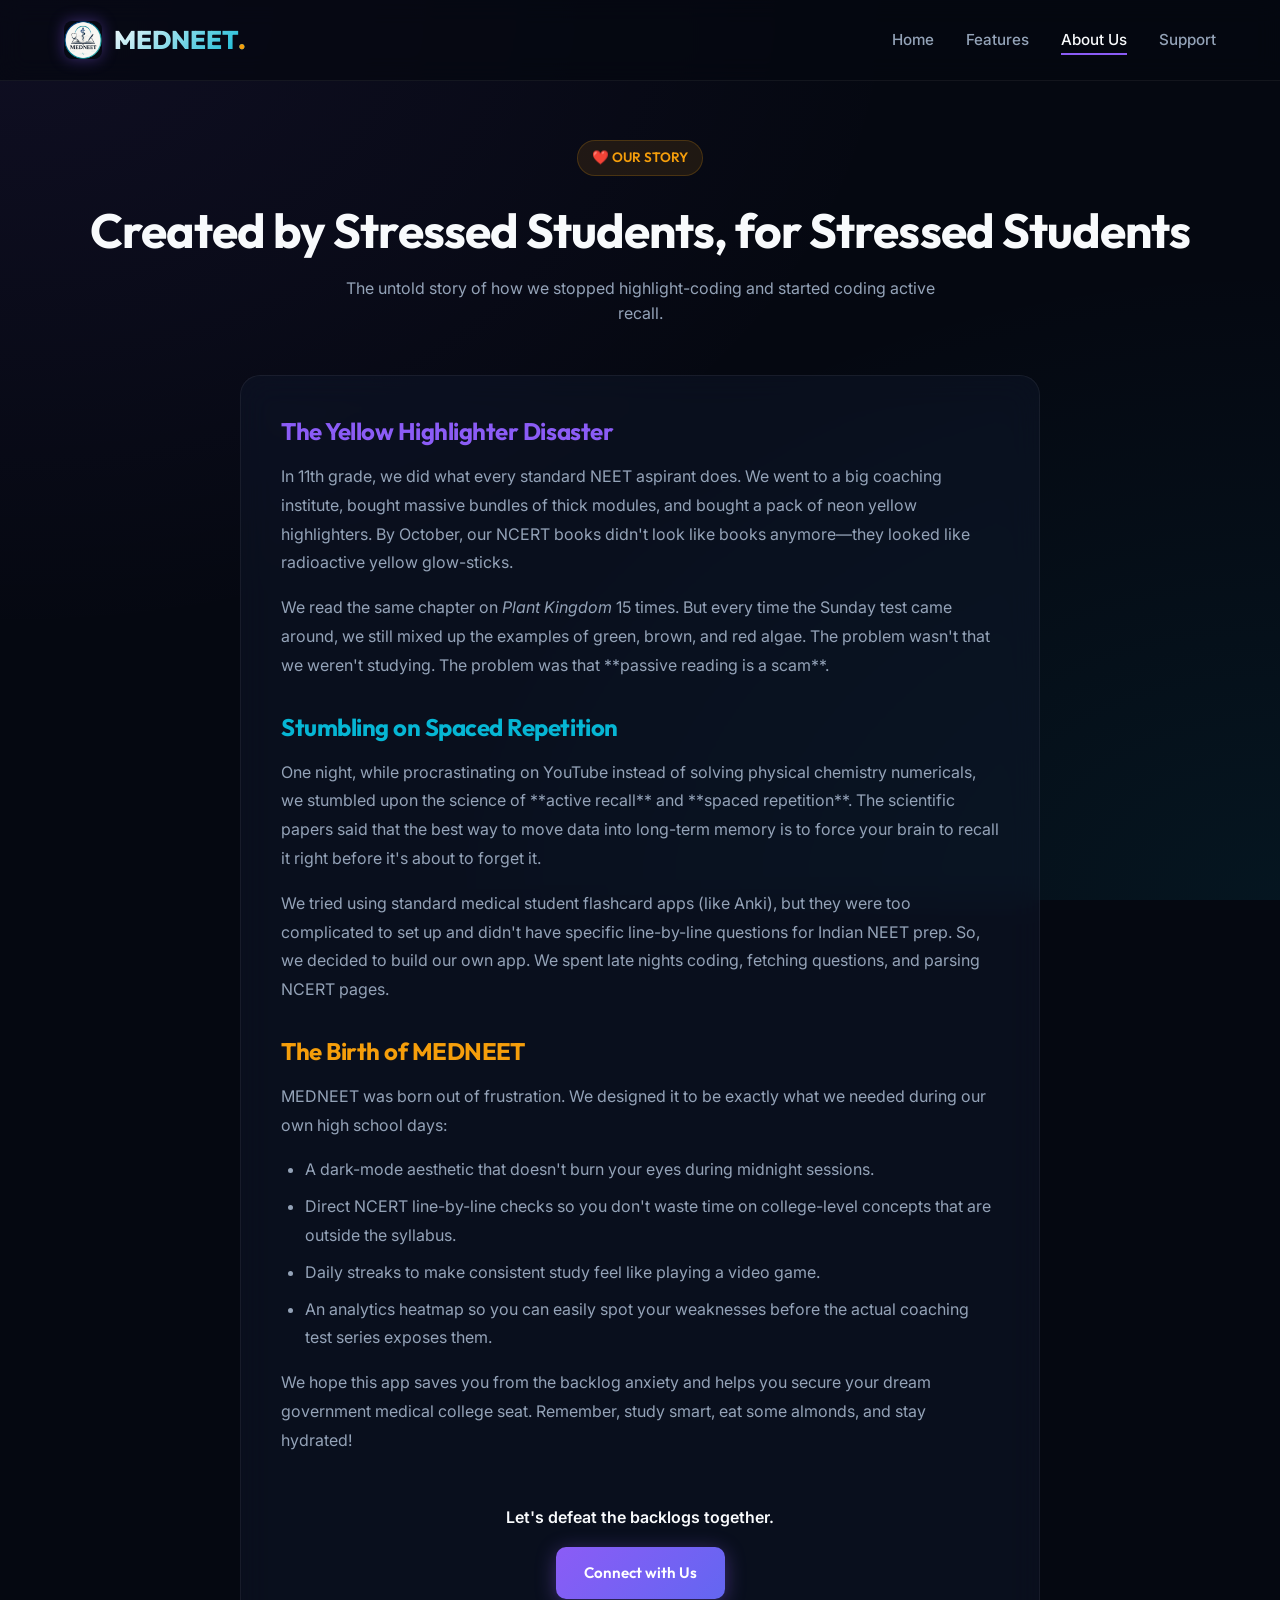
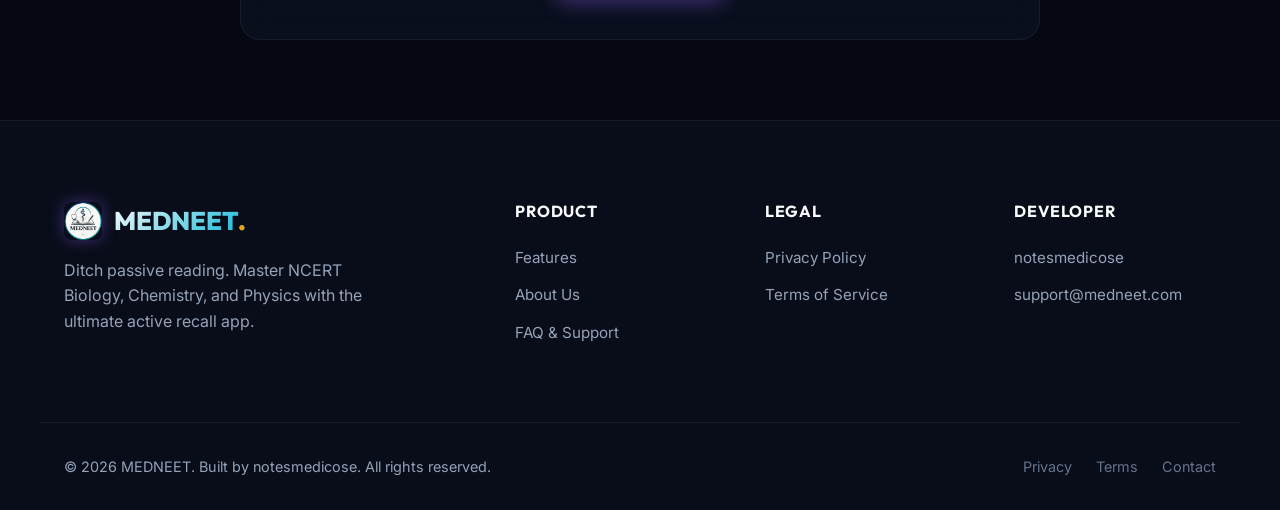
==== about.html @ f38a6e7c "Initial commit: Add responsive marketing and support website with active recall features showcase an" ====
<!DOCTYPE html>
<html lang="en">
<head>
  <meta charset="UTF-8">
  <meta name="viewport" content="width=device-width, initial-scale=1.0">
  
  <!-- SEO Meta Tags -->
  <title>About the Creators — MEDNEET | Active Recall Flashcards for NEET UG</title>
  <meta name="description" content="Read the story of how MEDNEET was built by stressed high schoolers to solve the backlog trap and passive reading habits of NEET aspirants.">
  <meta name="keywords" content="NEET backlogs, active recall science, spaced repetition study, notesmedicose history, NEET aspirants community">
  <link rel="canonical" href="https://notesmedicose.github.io/MEDNEET_SUPPORT/about.html">

  <link rel="icon" type="image/png" href="assets/icon.png">
  <link rel="stylesheet" href="styles.css">
</head>
<body>

  <!-- Navigation Bar -->
  <nav class="navbar">
    <div class="container nav-container">
      <a href="index.html" class="logo" id="nav-logo">
        <img src="assets/icon.png" alt="MEDNEET Logo">
        <span>MEDNEET<span class="logo-highlight">.</span></span>
      </a>
      <ul class="nav-links" id="nav-menu">
        <li><a href="index.html" id="link-home">Home</a></li>
        <li><a href="features.html" id="link-features">Features</a></li>
        <li><a href="about.html" class="active" id="link-about">About Us</a></li>
        <li><a href="support.html" id="link-support">Support</a></li>
      </ul>
      <div class="nav-toggle" id="nav-hamburger">
        <span></span>
        <span></span>
        <span></span>
      </div>
    </div>
  </nav>

  <!-- About Content -->
  <main class="container" style="padding-top: 140px; min-height: 80vh;">
    <div class="legal-header">
      <div class="hero-badge" id="badge-about">❤️ OUR STORY</div>
      <h1 style="font-size: 3rem; margin-bottom: 1rem;">Created by Stressed Students, for Stressed Students</h1>
      <p style="max-width: 600px; margin: 0 auto; color: var(--text-secondary);">
        The untold story of how we stopped highlight-coding and started coding active recall.
      </p>
    </div>

    <div class="glass-panel" style="max-width: 800px; margin: 0 auto; line-height: 1.8;">
      <section style="margin-bottom: 2rem;">
        <h2 style="font-size: 1.5rem; margin-bottom: 1rem; color: var(--accent-primary);">The Yellow Highlighter Disaster</h2>
        <p style="margin-bottom: 1rem;">
          In 11th grade, we did what every standard NEET aspirant does. We went to a big coaching institute, bought massive bundles of thick modules, and bought a pack of neon yellow highlighters. By October, our NCERT books didn't look like books anymore—they looked like radioactive yellow glow-sticks.
        </p>
        <p>
          We read the same chapter on <em>Plant Kingdom</em> 15 times. But every time the Sunday test came around, we still mixed up the examples of green, brown, and red algae. The problem wasn't that we weren't studying. The problem was that **passive reading is a scam**.
        </p>
      </section>

      <section style="margin-bottom: 2rem;">
        <h2 style="font-size: 1.5rem; margin-bottom: 1rem; color: var(--accent-secondary);">Stumbling on Spaced Repetition</h2>
        <p style="margin-bottom: 1rem;">
          One night, while procrastinating on YouTube instead of solving physical chemistry numericals, we stumbled upon the science of **active recall** and **spaced repetition**. The scientific papers said that the best way to move data into long-term memory is to force your brain to recall it right before it's about to forget it.
        </p>
        <p>
          We tried using standard medical student flashcard apps (like Anki), but they were too complicated to set up and didn't have specific line-by-line questions for Indian NEET prep. So, we decided to build our own app. We spent late nights coding, fetching questions, and parsing NCERT pages.
        </p>
      </section>

      <section style="margin-bottom: 2rem;">
        <h2 style="font-size: 1.5rem; margin-bottom: 1rem; color: var(--accent-accent);">The Birth of MEDNEET</h2>
        <p style="margin-bottom: 1rem;">
          MEDNEET was born out of frustration. We designed it to be exactly what we needed during our own high school days:
        </p>
        <ul style="padding-left: 1.5rem; color: var(--text-secondary); margin-bottom: 1rem;">
          <li style="margin-bottom: 0.5rem;">A dark-mode aesthetic that doesn't burn your eyes during midnight sessions.</li>
          <li style="margin-bottom: 0.5rem;">Direct NCERT line-by-line checks so you don't waste time on college-level concepts that are outside the syllabus.</li>
          <li style="margin-bottom: 0.5rem;">Daily streaks to make consistent study feel like playing a video game.</li>
          <li style="margin-bottom: 0.5rem;">An analytics heatmap so you can easily spot your weaknesses before the actual coaching test series exposes them.</li>
        </ul>
        <p>
          We hope this app saves you from the backlog anxiety and helps you secure your dream government medical college seat. Remember, study smart, eat some almonds, and stay hydrated!
        </p>
      </section>

      <div class="text-center" style="margin-top: 3rem;">
        <p style="font-weight: 600; color: var(--text-primary); margin-bottom: 1rem;">Let's defeat the backlogs together.</p>
        <a href="support.html" class="btn btn-primary" id="about-cta-btn">Connect with Us</a>
      </div>
    </div>
  </main>

  <!-- Footer -->
  <footer>
    <div class="container footer-grid">
      <div class="footer-brand">
        <a href="index.html" class="logo">
          <img src="assets/icon.png" alt="MEDNEET Logo">
          <span>MEDNEET<span class="logo-highlight">.</span></span>
        </a>
        <p>Ditch passive reading. Master NCERT Biology, Chemistry, and Physics with the ultimate active recall app.</p>
      </div>
      <div class="footer-col">
        <h4>Product</h4>
        <ul>
          <li><a href="features.html">Features</a></li>
          <li><a href="about.html">About Us</a></li>
          <li><a href="support.html">FAQ & Support</a></li>
        </ul>
      </div>
      <div class="footer-col">
        <h4>Legal</h4>
        <ul>
          <li><a href="privacy-policy.html">Privacy Policy</a></li>
          <li><a href="terms-of-service.html">Terms of Service</a></li>
        </ul>
      </div>
      <div class="footer-col">
        <h4>Developer</h4>
        <ul>
          <li><a href="https://github.com/notesmedicose" target="_blank">notesmedicose</a></li>
          <li><a href="mailto:support@medneet.com">support@medneet.com</a></li>
        </ul>
      </div>
    </div>
    
    <div class="container footer-bottom">
      <p>&copy; 2026 MEDNEET. Built by notesmedicose. All rights reserved.</p>
      <div class="footer-bottom-links">
        <a href="privacy-policy.html">Privacy</a>
        <a href="terms-of-service.html">Terms</a>
        <a href="support.html">Contact</a>
      </div>
    </div>
  </footer>

  <script>
    // Mobile Nav Toggle
    const hamburger = document.getElementById('nav-hamburger');
    const menu = document.getElementById('nav-menu');
    
    hamburger.addEventListener('click', () => {
      menu.classList.toggle('active');
      hamburger.classList.toggle('active');
    });
  </script>
</body>
</html>
---- styles.css ----
/* ==========================================================================
   MEDNEET Support & Marketing Website Stylesheet
   Theme: Midnight Sci-Fi Academic (Deep Purple, Neon Violet, Cyan, Gold)
   ========================================================================== */

/* Google Fonts Import */
@import url('https://fonts.googleapis.com/css2?family=Inter:wght@300;400;500;600;700&family=Outfit:wght@400;500;600;700;800;900&display=swap');

/* CSS Variables */
:root {
  --bg-primary: #050811;
  --bg-secondary: #090d1a;
  --bg-surface: rgba(17, 25, 46, 0.45);
  --bg-surface-glow: rgba(139, 92, 246, 0.05);
  --border-color: rgba(255, 255, 255, 0.06);
  --border-glow: rgba(139, 92, 246, 0.2);
  
  --text-primary: #f8fafc;
  --text-secondary: #94a3b8;
  --text-muted: #64748b;
  
  --accent-primary: #8b5cf6; /* Neon Violet */
  --accent-secondary: #06b6d4; /* Neon Cyan */
  --accent-accent: #f59e0b; /* Gold */
  --accent-primary-glow: rgba(139, 92, 246, 0.4);
  --accent-secondary-glow: rgba(6, 182, 212, 0.4);
  
  --font-heading: 'Outfit', sans-serif;
  --font-body: 'Inter', sans-serif;
  
  --transition-smooth: all 0.3s cubic-bezier(0.4, 0, 0.2, 1);
  --container-width: 1200px;
}

/* Modern Reset */
* {
  box-sizing: border-box;
  margin: 0;
  padding: 0;
}

html {
  scroll-behavior: smooth;
  scrollbar-width: thin;
  scrollbar-color: var(--accent-primary) var(--bg-secondary);
}

body {
  background-color: var(--bg-primary);
  background-image: 
    radial-gradient(at 0% 0%, rgba(139, 92, 246, 0.08) 0px, transparent 50%),
    radial-gradient(at 100% 100%, rgba(6, 182, 212, 0.08) 0px, transparent 50%);
  background-attachment: fixed;
  color: var(--text-primary);
  font-family: var(--font-body);
  line-height: 1.6;
  overflow-x: hidden;
  font-size: 16px;
}

/* Custom Scrollbar for Webkit Browsers */
::-webkit-scrollbar {
  width: 8px;
}
::-webkit-scrollbar-track {
  background: var(--bg-secondary);
}
::-webkit-scrollbar-thumb {
  background: var(--accent-primary);
  border-radius: 4px;
}
::-webkit-scrollbar-thumb:hover {
  background: var(--accent-secondary);
}

/* Typography Utility */
h1, h2, h3, h4, h5, h6 {
  font-family: var(--font-heading);
  font-weight: 700;
  letter-spacing: -0.02em;
  line-height: 1.25;
}

p {
  color: var(--text-secondary);
  font-weight: 400;
}

a {
  color: var(--accent-secondary);
  text-decoration: none;
  transition: var(--transition-smooth);
}

a:hover {
  color: var(--accent-primary);
}

strong {
  color: var(--text-primary);
  font-weight: 600;
}

/* Layout Utilities */
.container {
  max-width: var(--container-width);
  margin: 0 auto;
  padding: 0 1.5rem;
}

.text-center { text-align: center; }

/* Grid / Flex Layouts */
.grid-2 {
  display: grid;
  grid-template-columns: 1fr 1fr;
  gap: 3rem;
  align-items: center;
}

.grid-3 {
  display: grid;
  grid-template-columns: repeat(3, 1fr);
  gap: 2rem;
}

@media (max-width: 968px) {
  .grid-2, .grid-3 {
    grid-template-columns: 1fr;
    gap: 2rem;
  }
}

/* Glassmorphic Components */
.glass-panel {
  background: var(--bg-surface);
  border: 1px solid var(--border-color);
  border-radius: 20px;
  backdrop-filter: blur(16px);
  -webkit-backdrop-filter: blur(16px);
  padding: 2.5rem;
  transition: var(--transition-smooth);
}

.glass-panel:hover {
  border-color: var(--border-glow);
  box-shadow: 0 10px 30px rgba(139, 92, 246, 0.08);
}

/* Navigation Bar */
.navbar {
  position: fixed;
  top: 0;
  left: 0;
  width: 100%;
  z-index: 1000;
  background: rgba(5, 8, 17, 0.7);
  backdrop-filter: blur(12px);
  -webkit-backdrop-filter: blur(12px);
  border-bottom: 1px solid var(--border-color);
  transition: var(--transition-smooth);
}

.nav-container {
  display: flex;
  justify-content: space-between;
  align-items: center;
  height: 80px;
}

.logo {
  display: flex;
  align-items: center;
  gap: 12px;
  font-family: var(--font-heading);
  font-weight: 800;
  font-size: 1.6rem;
  color: var(--text-primary);
}

.logo img {
  width: 38px;
  height: 38px;
  border-radius: 8px;
  box-shadow: 0 0 15px var(--accent-primary-glow);
}

.logo span {
  background: linear-gradient(135deg, var(--text-primary), var(--accent-secondary));
  -webkit-background-clip: text;
  -webkit-text-fill-color: transparent;
}

.logo-highlight {
  color: var(--accent-accent);
  background: none !important;
  -webkit-text-fill-color: initial !important;
}

.nav-links {
  display: flex;
  gap: 2rem;
  list-style: none;
  align-items: center;
}

.nav-links a {
  color: var(--text-secondary);
  font-weight: 500;
  font-size: 0.95rem;
}

.nav-links a:hover, .nav-links a.active {
  color: var(--text-primary);
}

.nav-links a.active {
  border-bottom: 2px solid var(--accent-primary);
  padding-bottom: 4px;
}

/* Buttons */
.btn {
  display: inline-flex;
  align-items: center;
  justify-content: center;
  padding: 0.75rem 1.75rem;
  border-radius: 10px;
  font-family: var(--font-heading);
  font-weight: 600;
  font-size: 0.95rem;
  cursor: pointer;
  transition: var(--transition-smooth);
  gap: 8px;
}

.btn-primary {
  background: linear-gradient(135deg, var(--accent-primary), #6366f1);
  color: white;
  border: none;
  box-shadow: 0 4px 20px var(--accent-primary-glow);
}

.btn-primary:hover {
  background: linear-gradient(135deg, #9b72f8, #4f46e5);
  box-shadow: 0 6px 25px rgba(139, 92, 246, 0.6);
  transform: translateY(-2px);
  color: white;
}

.btn-secondary {
  background: transparent;
  color: var(--text-primary);
  border: 1px solid var(--border-color);
  backdrop-filter: blur(8px);
}

.btn-secondary:hover {
  background: rgba(255, 255, 255, 0.05);
  border-color: var(--text-secondary);
  transform: translateY(-2px);
  color: var(--text-primary);
}

/* Mobile Nav Toggle */
.nav-toggle {
  display: none;
  flex-direction: column;
  gap: 6px;
  cursor: pointer;
}

.nav-toggle span {
  width: 25px;
  height: 2px;
  background-color: var(--text-primary);
  transition: var(--transition-smooth);
}

@media (max-width: 768px) {
  .nav-toggle {
    display: flex;
  }
  
  .nav-links {
    position: fixed;
    top: 80px;
    left: -100%;
    width: 100%;
    height: calc(100vh - 80px);
    background: var(--bg-secondary);
    flex-direction: column;
    padding: 3rem 1.5rem;
    transition: var(--transition-smooth);
    align-items: stretch;
    text-align: center;
  }
  
  .nav-links.active {
    left: 0;
  }
}

/* Hero Section */
.hero {
  padding: 120px 0 80px;
  min-height: 100vh;
  display: flex;
  align-items: center;
  position: relative;
}

.hero-badge {
  display: inline-flex;
  align-items: center;
  gap: 8px;
  background: rgba(245, 158, 11, 0.1);
  border: 1px solid rgba(245, 158, 11, 0.2);
  color: var(--accent-accent);
  padding: 6px 14px;
  border-radius: 20px;
  font-family: var(--font-heading);
  font-weight: 600;
  font-size: 0.85rem;
  margin-bottom: 1.5rem;
}

.hero-title {
  font-size: 4rem;
  font-weight: 900;
  line-height: 1.1;
  margin-bottom: 1.5rem;
  background: linear-gradient(135deg, #fff 40%, var(--accent-secondary) 100%);
  -webkit-background-clip: text;
  -webkit-text-fill-color: transparent;
}

.hero-subtitle {
  font-size: 1.25rem;
  margin-bottom: 2.5rem;
  max-width: 550px;
}

.hero-actions {
  display: flex;
  gap: 1rem;
  flex-wrap: wrap;
}

.hero-visual {
  position: relative;
}

.hero-visual img.main-screenshot {
  width: 100%;
  max-width: 480px;
  border-radius: 24px;
  border: 1px solid rgba(255, 255, 255, 0.1);
  box-shadow: 0 20px 50px rgba(0, 0, 0, 0.5), 0 0 30px var(--accent-primary-glow);
  transform: perspective(1000px) rotateY(-8deg) rotateX(4deg);
  transition: var(--transition-smooth);
}

.hero-visual img.main-screenshot:hover {
  transform: perspective(1000px) rotateY(0deg) rotateX(0deg) scale(1.02);
  box-shadow: 0 25px 60px rgba(0, 0, 0, 0.6), 0 0 45px rgba(139, 92, 246, 0.6);
}

@media (max-width: 968px) {
  .hero-title {
    font-size: 2.8rem;
  }
  .hero-visual {
    margin-top: 3rem;
    display: flex;
    justify-content: center;
  }
  .hero-visual img.main-screenshot {
    transform: none;
  }
}

/* Feature Cards & Grid */
.section-header {
  margin-bottom: 4rem;
}

.section-header h2 {
  font-size: 2.5rem;
  margin-bottom: 1rem;
  background: linear-gradient(135deg, #fff, var(--text-secondary));
  -webkit-background-clip: text;
  -webkit-text-fill-color: transparent;
}

.feature-section {
  padding: 80px 0;
}

.feat-card {
  text-align: left;
}

.feat-icon {
  width: 52px;
  height: 52px;
  border-radius: 12px;
  background: rgba(139, 92, 246, 0.1);
  border: 1px solid var(--border-color);
  color: var(--accent-primary);
  display: flex;
  align-items: center;
  justify-content: center;
  font-size: 1.5rem;
  margin-bottom: 1.5rem;
  box-shadow: 0 0 15px rgba(139, 92, 246, 0.1);
}

.feat-card:hover .feat-icon {
  background: var(--accent-primary);
  color: white;
  box-shadow: 0 0 20px var(--accent-primary-glow);
  transform: scale(1.05);
}

.feat-card h3 {
  font-size: 1.4rem;
  margin-bottom: 0.75rem;
  color: var(--text-primary);
}

/* Split Page Feature Showcases */
.feature-showcase {
  padding: 80px 0;
}

.showcase-content h3 {
  font-size: 2.2rem;
  margin-bottom: 1rem;
  color: var(--text-primary);
}

.showcase-accent {
  color: var(--accent-secondary);
}

.showcase-tag {
  color: var(--accent-accent);
  text-transform: uppercase;
  font-size: 0.85rem;
  font-weight: 700;
  letter-spacing: 0.1em;
  margin-bottom: 0.5rem;
}

.showcase-list {
  list-style: none;
  margin: 1.5rem 0 2.5rem;
}

.showcase-list li {
  position: relative;
  padding-left: 2rem;
  margin-bottom: 1rem;
  color: var(--text-secondary);
}

.showcase-list li::before {
  content: '✓';
  position: absolute;
  left: 0;
  top: 0;
  color: var(--accent-secondary);
  font-weight: 800;
}

.showcase-visual img {
  width: 100%;
  max-width: 440px;
  border-radius: 20px;
  border: 1px solid var(--border-color);
  box-shadow: 0 15px 40px rgba(0, 0, 0, 0.4);
}

/* FAQ Accordion */
.faq-list {
  max-width: 800px;
  margin: 0 auto;
  display: flex;
  flex-direction: column;
  gap: 1rem;
}

.faq-item {
  background: var(--bg-surface);
  border: 1px solid var(--border-color);
  border-radius: 12px;
  padding: 1.25rem;
  cursor: pointer;
  transition: var(--transition-smooth);
}

.faq-item:hover {
  border-color: var(--border-glow);
}

.faq-question {
  display: flex;
  justify-content: space-between;
  align-items: center;
  font-weight: 600;
  font-family: var(--font-heading);
  font-size: 1.1rem;
}

.faq-answer {
  display: none;
  padding-top: 1rem;
  color: var(--text-secondary);
  font-size: 0.95rem;
  border-top: 1px solid rgba(255, 255, 255, 0.05);
  margin-top: 0.75rem;
}

.faq-item.active .faq-answer {
  display: block;
}

.faq-toggle {
  font-size: 1.2rem;
  transition: var(--transition-smooth);
}

.faq-item.active .faq-toggle {
  transform: rotate(45deg);
  color: var(--accent-primary);
}

/* Footer styling */
footer {
  background: var(--bg-secondary);
  border-top: 1px solid var(--border-color);
  padding: 5rem 0 2rem;
  margin-top: 5rem;
}

.footer-grid {
  display: grid;
  grid-template-columns: 2fr 1fr 1fr 1fr;
  gap: 3rem;
  margin-bottom: 4rem;
}

@media (max-width: 768px) {
  .footer-grid {
    grid-template-columns: 1fr;
    gap: 2rem;
  }
}

.footer-brand p {
  margin-top: 1rem;
  max-width: 300px;
}

.footer-col h4 {
  font-size: 1rem;
  text-transform: uppercase;
  letter-spacing: 0.05em;
  margin-bottom: 1.5rem;
  color: var(--text-primary);
}

.footer-col ul {
  list-style: none;
}

.footer-col ul li {
  margin-bottom: 0.75rem;
}

.footer-col ul a {
  color: var(--text-secondary);
  font-size: 0.95rem;
}

.footer-col ul a:hover {
  color: var(--text-primary);
  padding-left: 4px;
}

.footer-bottom {
  display: flex;
  justify-content: space-between;
  align-items: center;
  padding-top: 2rem;
  border-top: 1px solid rgba(255, 255, 255, 0.05);
  color: var(--text-muted);
  font-size: 0.9rem;
  flex-wrap: wrap;
  gap: 1rem;
}

.footer-bottom-links {
  display: flex;
  gap: 1.5rem;
}

.footer-bottom-links a {
  color: var(--text-muted);
}

.footer-bottom-links a:hover {
  color: var(--text-primary);
}

/* Legal Pages Styling Override */
.legal-container {
  padding-top: 140px;
  max-width: 800px;
  margin: 0 auto;
}

.legal-header {
  margin-bottom: 3rem;
  text-align: center;
}

.legal-header h1 {
  font-size: 3rem;
  margin-bottom: 0.5rem;
}

.legal-meta {
  color: var(--text-muted);
  font-size: 0.95rem;
}

.legal-content section {
  margin-bottom: 2rem;
}

.legal-content h2 {
  font-size: 1.4rem;
  margin-bottom: 1rem;
  color: var(--accent-primary);
  border-bottom: 1px solid rgba(255, 255, 255, 0.05);
  padding-bottom: 0.5rem;
}

.legal-content ul {
  padding-left: 1.5rem;
  color: var(--text-secondary);
  margin: 1rem 0;
}

.legal-content li {
  margin-bottom: 0.5rem;
}

/* Contact Form Grid and Elements */
.contact-grid {
  display: grid;
  grid-template-columns: 1fr 1.5fr;
  gap: 3rem;
}

@media (max-width: 768px) {
  .contact-grid {
    grid-template-columns: 1fr;
    gap: 2rem;
  }
}

.info-item {
  display: flex;
  gap: 1rem;
  margin-bottom: 1.5rem;
}

.info-icon {
  width: 44px;
  height: 44px;
  border-radius: 8px;
  background: rgba(6, 182, 212, 0.1);
  color: var(--accent-secondary);
  display: flex;
  align-items: center;
  justify-content: center;
  font-size: 1.2rem;
  flex-shrink: 0;
}

.form-group {
  margin-bottom: 1.5rem;
}

.form-group label {
  display: block;
  font-family: var(--font-heading);
  font-weight: 500;
  font-size: 0.9rem;
  margin-bottom: 0.5rem;
  color: var(--text-primary);
}

.form-control {
  width: 100%;
  background: rgba(17, 25, 46, 0.6);
  border: 1px solid var(--border-color);
  border-radius: 8px;
  padding: 0.75rem 1rem;
  color: white;
  font-family: var(--font-body);
  transition: var(--transition-smooth);
}

.form-control:focus {
  outline: none;
  border-color: var(--accent-primary);
  box-shadow: 0 0 15px rgba(139, 92, 246, 0.15);
}

/* Stressed NEET Student Meme Callout */
.stressed-callout {
  background: linear-gradient(135deg, rgba(245, 158, 11, 0.05), rgba(139, 92, 246, 0.05));
  border: 1px solid rgba(245, 158, 11, 0.15);
  border-radius: 16px;
  padding: 2rem;
  margin: 3rem 0;
  position: relative;
  overflow: hidden;
}

.stressed-callout::before {
  content: '⚠️ WARNING: STUDY TRAP';
  position: absolute;
  top: 12px;
  right: -30px;
  background: var(--accent-accent);
  color: #000;
  font-weight: 800;
  font-size: 0.65rem;
  padding: 4px 30px;
  transform: rotate(45deg);
}

.stressed-callout p {
  color: var(--text-primary);
  font-style: italic;
  font-size: 1.1rem;
}
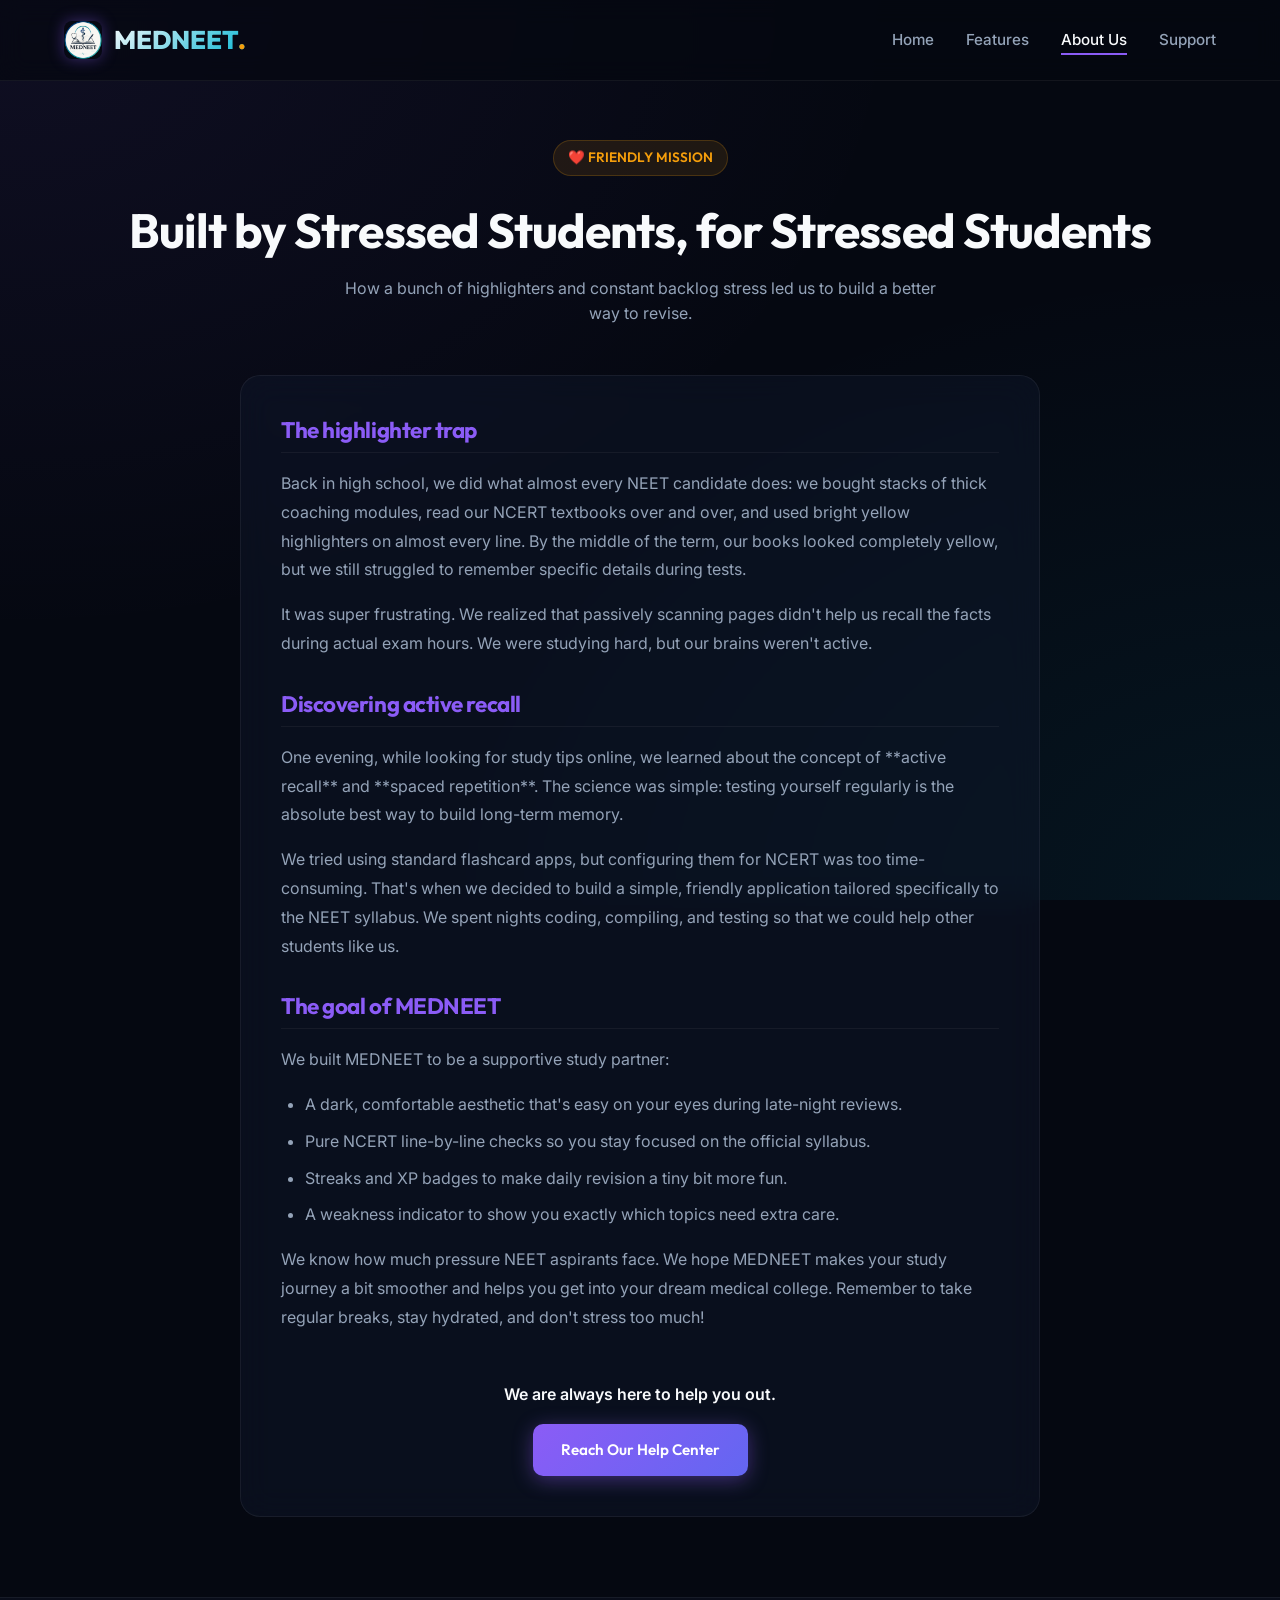
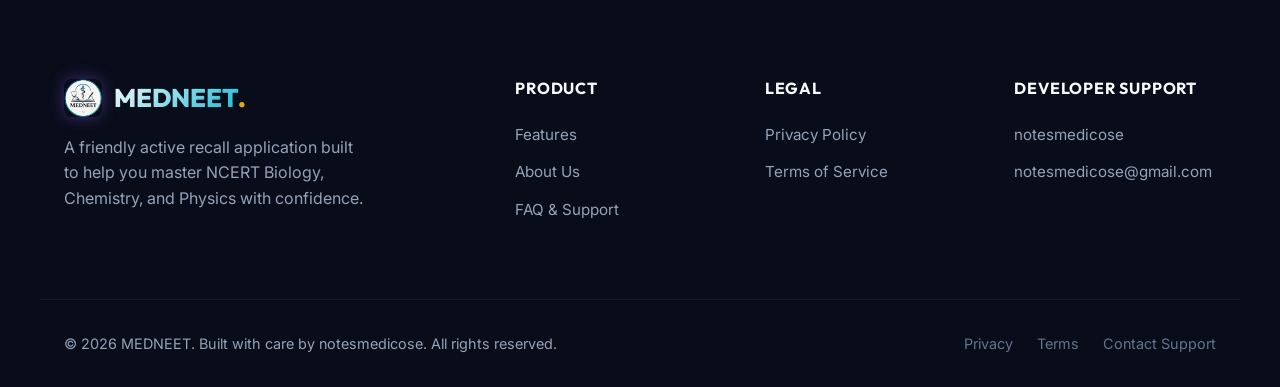
==== commit 75ca4d78: "update: rewrite website copy in friendly buddy tone, add real high-res screenshots from localhost, u" ====
--- a/about.html
+++ b/about.html
@@ -5,9 +5,9 @@
   <meta name="viewport" content="width=device-width, initial-scale=1.0">
   
   <!-- SEO Meta Tags -->
-  <title>About the Creators — MEDNEET | Active Recall Flashcards for NEET UG</title>
-  <meta name="description" content="Read the story of how MEDNEET was built by stressed high schoolers to solve the backlog trap and passive reading habits of NEET aspirants.">
-  <meta name="keywords" content="NEET backlogs, active recall science, spaced repetition study, notesmedicose history, NEET aspirants community">
+  <title>About the Creators — MEDNEET | Stressed Students Study Companion</title>
+  <meta name="description" content="Read the warm story of how MEDNEET was built by stressed secondary school students to conquer their own backlogs and test series anxiety.">
+  <meta name="keywords" content="NEET aspirants backlog support, active recall study, notesmedicose history, NEET coaching support">
   <link rel="canonical" href="https://notesmedicose.github.io/MEDNEET_SUPPORT/about.html">
 
   <link rel="icon" type="image/png" href="assets/icon.png">
@@ -39,53 +39,53 @@
   <!-- About Content -->
   <main class="container" style="padding-top: 140px; min-height: 80vh;">
     <div class="legal-header">
-      <div class="hero-badge" id="badge-about">❤️ OUR STORY</div>
-      <h1 style="font-size: 3rem; margin-bottom: 1rem;">Created by Stressed Students, for Stressed Students</h1>
+      <div class="hero-badge" id="badge-about">❤️ FRIENDLY MISSION</div>
+      <h1 style="font-size: 3rem; margin-bottom: 1rem;">Built by Stressed Students, for Stressed Students</h1>
       <p style="max-width: 600px; margin: 0 auto; color: var(--text-secondary);">
-        The untold story of how we stopped highlight-coding and started coding active recall.
+        How a bunch of highlighters and constant backlog stress led us to build a better way to revise.
       </p>
     </div>
 
-    <div class="glass-panel" style="max-width: 800px; margin: 0 auto; line-height: 1.8;">
+    <div class="glass-panel legal-content" style="max-width: 800px; margin: 0 auto; line-height: 1.8;">
       <section style="margin-bottom: 2rem;">
-        <h2 style="font-size: 1.5rem; margin-bottom: 1rem; color: var(--accent-primary);">The Yellow Highlighter Disaster</h2>
+        <h2>The highlighter trap</h2>
         <p style="margin-bottom: 1rem;">
-          In 11th grade, we did what every standard NEET aspirant does. We went to a big coaching institute, bought massive bundles of thick modules, and bought a pack of neon yellow highlighters. By October, our NCERT books didn't look like books anymore—they looked like radioactive yellow glow-sticks.
+          Back in high school, we did what almost every NEET candidate does: we bought stacks of thick coaching modules, read our NCERT textbooks over and over, and used bright yellow highlighters on almost every line. By the middle of the term, our books looked completely yellow, but we still struggled to remember specific details during tests.
         </p>
         <p>
-          We read the same chapter on <em>Plant Kingdom</em> 15 times. But every time the Sunday test came around, we still mixed up the examples of green, brown, and red algae. The problem wasn't that we weren't studying. The problem was that **passive reading is a scam**.
+          It was super frustrating. We realized that passively scanning pages didn't help us recall the facts during actual exam hours. We were studying hard, but our brains weren't active.
         </p>
       </section>
 
       <section style="margin-bottom: 2rem;">
-        <h2 style="font-size: 1.5rem; margin-bottom: 1rem; color: var(--accent-secondary);">Stumbling on Spaced Repetition</h2>
+        <h2>Discovering active recall</h2>
         <p style="margin-bottom: 1rem;">
-          One night, while procrastinating on YouTube instead of solving physical chemistry numericals, we stumbled upon the science of **active recall** and **spaced repetition**. The scientific papers said that the best way to move data into long-term memory is to force your brain to recall it right before it's about to forget it.
+          One evening, while looking for study tips online, we learned about the concept of **active recall** and **spaced repetition**. The science was simple: testing yourself regularly is the absolute best way to build long-term memory.
         </p>
         <p>
-          We tried using standard medical student flashcard apps (like Anki), but they were too complicated to set up and didn't have specific line-by-line questions for Indian NEET prep. So, we decided to build our own app. We spent late nights coding, fetching questions, and parsing NCERT pages.
+          We tried using standard flashcard apps, but configuring them for NCERT was too time-consuming. That's when we decided to build a simple, friendly application tailored specifically to the NEET syllabus. We spent nights coding, compiling, and testing so that we could help other students like us.
         </p>
       </section>
 
       <section style="margin-bottom: 2rem;">
-        <h2 style="font-size: 1.5rem; margin-bottom: 1rem; color: var(--accent-accent);">The Birth of MEDNEET</h2>
+        <h2>The goal of MEDNEET</h2>
         <p style="margin-bottom: 1rem;">
-          MEDNEET was born out of frustration. We designed it to be exactly what we needed during our own high school days:
+          We built MEDNEET to be a supportive study partner:
         </p>
-        <ul style="padding-left: 1.5rem; color: var(--text-secondary); margin-bottom: 1rem;">
-          <li style="margin-bottom: 0.5rem;">A dark-mode aesthetic that doesn't burn your eyes during midnight sessions.</li>
-          <li style="margin-bottom: 0.5rem;">Direct NCERT line-by-line checks so you don't waste time on college-level concepts that are outside the syllabus.</li>
-          <li style="margin-bottom: 0.5rem;">Daily streaks to make consistent study feel like playing a video game.</li>
-          <li style="margin-bottom: 0.5rem;">An analytics heatmap so you can easily spot your weaknesses before the actual coaching test series exposes them.</li>
+        <ul>
+          <li style="margin-bottom: 0.5rem;">A dark, comfortable aesthetic that's easy on your eyes during late-night reviews.</li>
+          <li style="margin-bottom: 0.5rem;">Pure NCERT line-by-line checks so you stay focused on the official syllabus.</li>
+          <li style="margin-bottom: 0.5rem;">Streaks and XP badges to make daily revision a tiny bit more fun.</li>
+          <li style="margin-bottom: 0.5rem;">A weakness indicator to show you exactly which topics need extra care.</li>
         </ul>
         <p>
-          We hope this app saves you from the backlog anxiety and helps you secure your dream government medical college seat. Remember, study smart, eat some almonds, and stay hydrated!
+          We know how much pressure NEET aspirants face. We hope MEDNEET makes your study journey a bit smoother and helps you get into your dream medical college. Remember to take regular breaks, stay hydrated, and don't stress too much!
         </p>
       </section>
 
       <div class="text-center" style="margin-top: 3rem;">
-        <p style="font-weight: 600; color: var(--text-primary); margin-bottom: 1rem;">Let's defeat the backlogs together.</p>
-        <a href="support.html" class="btn btn-primary" id="about-cta-btn">Connect with Us</a>
+        <p style="font-weight: 600; color: var(--text-primary); margin-bottom: 1rem;">We are always here to help you out.</p>
+        <a href="support.html" class="btn btn-primary" id="about-cta-btn">Reach Our Help Center</a>
       </div>
     </div>
   </main>
@@ -98,7 +98,7 @@
           <img src="assets/icon.png" alt="MEDNEET Logo">
           <span>MEDNEET<span class="logo-highlight">.</span></span>
         </a>
-        <p>Ditch passive reading. Master NCERT Biology, Chemistry, and Physics with the ultimate active recall app.</p>
+        <p>A friendly active recall application built to help you master NCERT Biology, Chemistry, and Physics with confidence.</p>
       </div>
       <div class="footer-col">
         <h4>Product</h4>
@@ -116,20 +116,20 @@
         </ul>
       </div>
       <div class="footer-col">
-        <h4>Developer</h4>
+        <h4>Developer Support</h4>
         <ul>
           <li><a href="https://github.com/notesmedicose" target="_blank">notesmedicose</a></li>
-          <li><a href="mailto:support@medneet.com">support@medneet.com</a></li>
+          <li><a href="mailto:notesmedicose@gmail.com">notesmedicose@gmail.com</a></li>
         </ul>
       </div>
     </div>
     
     <div class="container footer-bottom">
-      <p>&copy; 2026 MEDNEET. Built by notesmedicose. All rights reserved.</p>
+      <p>&copy; 2026 MEDNEET. Built with care by notesmedicose. All rights reserved.</p>
       <div class="footer-bottom-links">
         <a href="privacy-policy.html">Privacy</a>
         <a href="terms-of-service.html">Terms</a>
-        <a href="support.html">Contact</a>
+        <a href="support.html">Contact Support</a>
       </div>
     </div>
   </footer>
